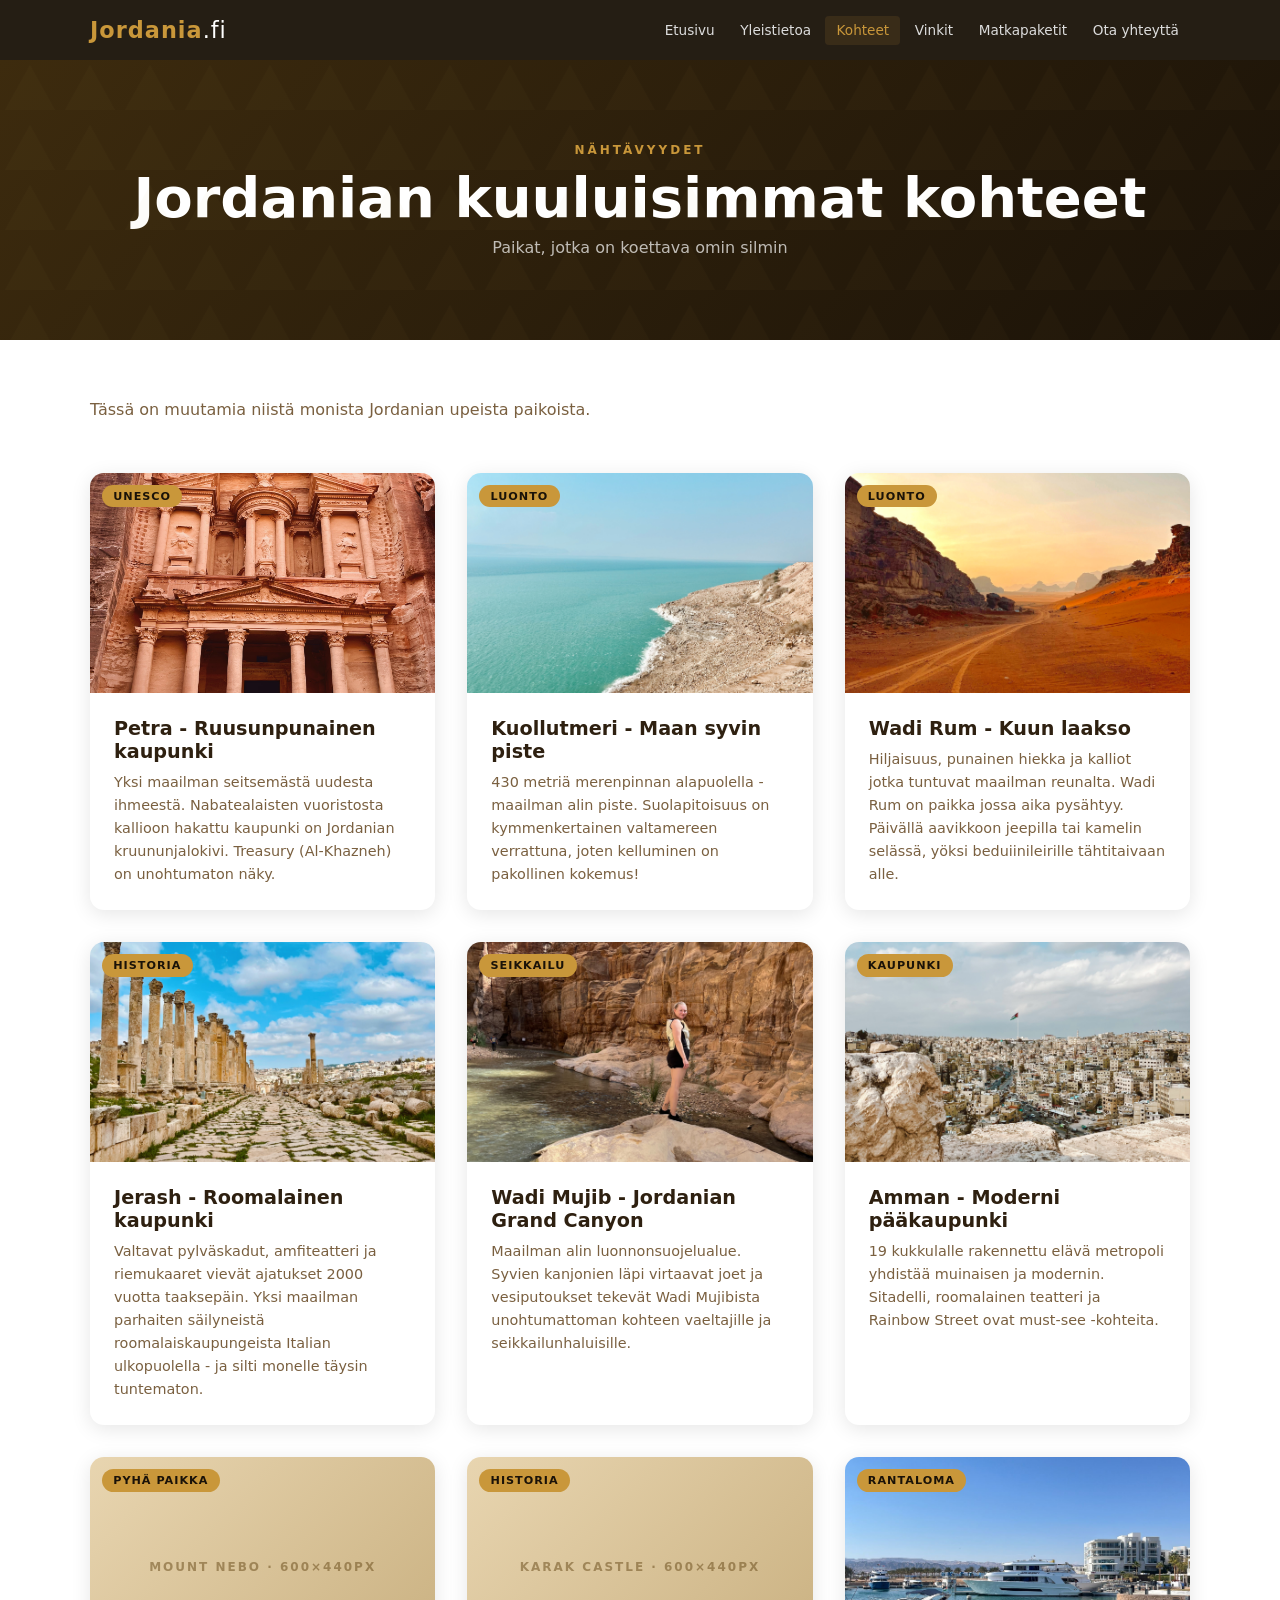
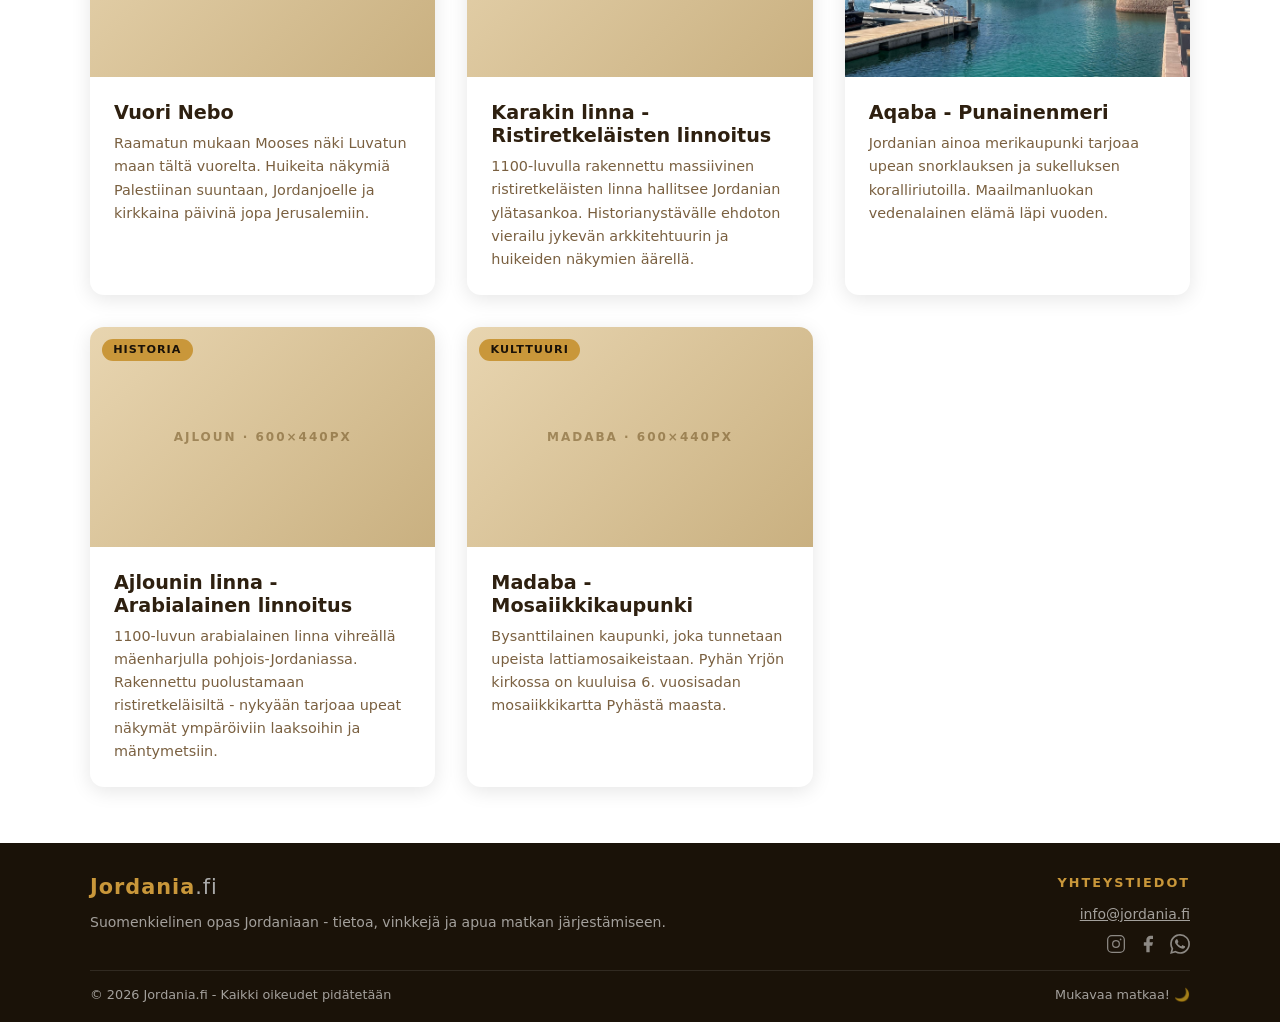
==== kohteet.html @ e3685198 "Update site: add Signature package, adjust styles" ====
<!DOCTYPE html>
<html lang="fi">
<head>
<meta charset="UTF-8"/>
<meta name="viewport" content="width=device-width,initial-scale=1.0"/>
<title>Kohteet - Jordania.fi</title>
<link rel="stylesheet" href="styles.css"/>
</head>
<body>

<nav>
  <div class="nav-inner">
    <a href="index.html" class="logo">Jordania<span>.fi</span></a>
    <ul class="nav-links">
      <li><a href="index.html" id="nav-home">Etusivu</a></li>
      <li><a href="yleistietoa.html" id="nav-info">Yleistietoa</a></li>
      <li><a href="kohteet.html" id="nav-places" class="active">Kohteet</a></li>
      <li><a href="vinkit.html" id="nav-tips">Vinkit</a></li>
      <li><a href="paketit.html" id="nav-packages">Matkapaketit</a></li>
      <li><a href="yhteystiedot.html" id="nav-contact">Ota yhteyttä</a></li>
    </ul>
    <div class="hamburger" onclick="toggleMenu()" id="hamburger">
      <span></span><span></span><span></span>
    </div>
  </div>
</nav>
<div class="mobile-menu" id="mobileMenu">
  <a href="index.html">🏠 Etusivu</a>
  <a href="yleistietoa.html">🌍 Yleistietoa</a>
  <a href="kohteet.html">📍 Kohteet</a>
  <a href="vinkit.html">💡 Vinkit</a>
  <a href="paketit.html">🧳 Matkapaketit</a>
  <a href="yhteystiedot.html">✉️ Ota yhteyttä</a>
</div>

<div class="page active">
  <div class="page-banner">
    <div>
      <div class="section-label" style="text-align:center;margin-bottom:0.5rem">Nähtävyydet</div>
      <h1>Jordanian kuuluisimmat kohteet</h1>
      <p>Paikat, jotka on koettava omin silmin</p>
    </div>
  </div>
  <section>
    <div class="container">
      <p style="color:var(--muted);line-height:1.8;margin-bottom:2.5rem;max-width:720px">Tässä on muutamia niistä monista Jordanian upeista paikoista.</p>
      <div class="places-grid">

        <div class="place-card">
          <div class="place-img">
            <img src="images/kohteet/treasury.jpg" alt="Petra Treasury" style="width:100%;height:100%;object-fit:cover">
            <span class="place-tag">UNESCO</span>
          </div>
          <div class="place-body">
            <h3>Petra - Ruusunpunainen kaupunki</h3>
            <p>Yksi maailman seitsemästä uudesta ihmeestä. Nabatealaisten vuoristosta kallioon hakattu kaupunki on Jordanian kruununjalokivi. Treasury (Al-Khazneh) on unohtumaton näky.</p>
          </div>
        </div>

        <div class="place-card">
          <div class="place-img">
            <img src="images/kohteet/dead-sea.jpg" alt="Kuollutmeri" style="width:100%;height:100%;object-fit:cover">
            <span class="place-tag">Luonto</span>
          </div>
          <div class="place-body">
            <h3>Kuollutmeri - Maan syvin piste</h3>
            <p>430 metriä merenpinnan alapuolella - maailman alin piste. Suolapitoisuus on kymmenkertainen valtamereen verrattuna, joten kelluminen on pakollinen kokemus!</p>
          </div>
        </div>

        <div class="place-card">
          <div class="place-img">
            <img src="images/kohteet/wadi-rum.jpg" alt="Wadi Rum" style="width:100%;height:100%;object-fit:cover">
            <span class="place-tag">Luonto</span>
          </div>
          <div class="place-body">
            <h3>Wadi Rum - Kuun laakso</h3>
            <p>Hiljaisuus, punainen hiekka ja kalliot jotka tuntuvat maailman reunalta. Wadi Rum on paikka jossa aika pysähtyy. Päivällä aavik­koon jeepilla tai kamelin selässä, yöksi beduiinileirille tähtitaivaan alle.</p>
          </div>
        </div>

        <div class="place-card">
          <div class="place-img">
            <img src="images/kohteet/jerash.jpg" alt="Jerash" style="width:100%;height:100%;object-fit:cover">
            <span class="place-tag">Historia</span>
          </div>
          <div class="place-body">
            <h3>Jerash - Roomalainen kaupunki</h3>
            <p>Valtavat pylväskadut, amfiteatteri ja riemukaaret vievät ajatukset 2000 vuotta taaksepäin. Yksi maailman parhaiten säilyneistä roomalaiskaupungeista Italian ulkopuolella - ja silti monelle täysin tuntematon.</p>
          </div>
        </div>

        <div class="place-card">
          <div class="place-img">
            <img src="images/kohteet/wadi-mujib2.jpg" alt="Wadi Mujib" style="width:100%;height:100%;object-fit:cover">
            <span class="place-tag">Seikkailu</span>
          </div>
          <div class="place-body">
            <h3>Wadi Mujib - Jordanian Grand Canyon</h3>
            <p>Maailman alin luonnonsuojelualue. Syvien kanjonien läpi virtaavat joet ja vesiputoukset tekevät Wadi Mujibista unohtumattoman kohteen vaeltajille ja seikkailunhaluisille.</p>
          </div>
        </div>

        <div class="place-card">
          <div class="place-img">
            <img src="images/kohteet/amman.jpg" alt="Amman" style="width:100%;height:100%;object-fit:cover">
            <span class="place-tag">Kaupunki</span>
          </div>
          <div class="place-body">
            <h3>Amman - Moderni pääkaupunki</h3>
            <p>19 kukkulalle rakennettu elävä metropoli yhdistää muinaisen ja modernin. Sitadelli, roomalainen teatteri ja Rainbow Street ovat must-see -kohteita.</p>
          </div>
        </div>

        <div class="place-card">
          <div class="place-img">
            <div class="photo-ph" data-label="Mount Nebo · 600×440px" style="height:100%;border-radius:0"></div>
            <span class="place-tag">Pyhä paikka</span>
          </div>
          <div class="place-body">
            <h3>Vuori Nebo</h3>
            <p>Raamatun mukaan Mooses näki Luvatun maan tältä vuorelta. Huikeita näkymiä Palestiinan suuntaan, Jordanjoelle ja kirkkaina päivinä jopa Jerusalemiin.</p>
          </div>
        </div>

        <div class="place-card">
          <div class="place-img">
            <div class="photo-ph" data-label="Karak Castle · 600×440px" style="height:100%;border-radius:0"></div>
            <span class="place-tag">Historia</span>
          </div>
          <div class="place-body">
            <h3>Karakin linna - Ristiretkeläisten linnoitus</h3>
            <p>1100-luvulla rakennettu massiivinen ristiretkeläisten linna hallitsee Jordanian ylätasankoa. Historianystävälle ehdoton vierailu jykevän arkkitehtuurin ja huikeiden näkymien äärellä.</p>
          </div>
        </div>

        <div class="place-card">
          <div class="place-img">
            <img src="images/kohteet/aqaba.JPG" alt="Aqaba" style="width:100%;height:100%;object-fit:cover">
            <span class="place-tag">Rantaloma</span>
          </div>
          <div class="place-body">
            <h3>Aqaba - Punainenmeri</h3>
            <p>Jordanian ainoa merikaupunki tarjoaa upean snorklauksen ja sukelluksen koralliriutoilla. Maailmanluokan vedenalainen elämä läpi vuoden.</p>
          </div>
        </div>

        <div class="place-card">
          <div class="place-img">
            <div class="photo-ph" data-label="Ajloun · 600×440px" style="height:100%;border-radius:0"></div>
            <span class="place-tag">Historia</span>
          </div>
          <div class="place-body">
            <h3>Ajlounin linna - Arabialainen linnoitus</h3>
            <p>1100-luvun arabialainen linna vihreällä mäenharjulla pohjois-Jordaniassa. Rakennettu puolustamaan ristiretkeläisiltä - nykyään tarjoaa upeat näkymät ympäröiviin laaksoihin ja mäntymetsiin.</p>
          </div>
        </div>

        <div class="place-card">
          <div class="place-img">
            <div class="photo-ph" data-label="Madaba · 600×440px" style="height:100%;border-radius:0"></div>
            <span class="place-tag">Kulttuuri</span>
          </div>
          <div class="place-body">
            <h3>Madaba - Mosaiikkikaupunki</h3>
            <p>Bysanttilainen kaupunki, joka tunnetaan upeista lattiamosaikeistaan. Pyhän Yrjön kirkossa on kuuluisa 6. vuosisadan mosaiikkikartta Pyhästä maasta.</p>
          </div>
        </div>

      </div>
    </div>
  </section>

  <footer>
    <div class="footer-inner">
      <div class="footer-brand">
        <a href="index.html" class="logo">Jordania<span style="color:#aaa;font-weight:300">.fi</span></a>
        <p>Suomenkielinen opas Jordaniaan - tietoa, vinkkejä ja apua matkan järjestämiseen.</p>
      </div>
      <div class="footer-col footer-col--right">
        <h4>Yhteystiedot</h4>
        <a href="mailto:info@jordania.fi" class="footer-email">info@jordania.fi</a>
        <div class="footer-social">
          <a href="#" aria-label="Instagram" class="social-icon"><svg xmlns="http://www.w3.org/2000/svg" viewBox="0 0 24 24" fill="none" stroke="currentColor" stroke-width="1.5" stroke-linecap="round" stroke-linejoin="round" width="20" height="20"><rect x="2" y="2" width="20" height="20" rx="5"/><circle cx="12" cy="12" r="4"/><circle cx="17.5" cy="6.5" r="1" fill="currentColor" stroke="none"/></svg></a>
          <a href="#" aria-label="Facebook" class="social-icon"><svg xmlns="http://www.w3.org/2000/svg" viewBox="0 0 24 24" fill="currentColor" width="20" height="20"><path d="M18 2h-3a5 5 0 0 0-5 5v3H7v4h3v8h4v-8h3l1-4h-4V7a1 1 0 0 1 1-1h3z"/></svg></a>
          <a href="#" aria-label="WhatsApp" class="social-icon"><svg xmlns="http://www.w3.org/2000/svg" viewBox="0 0 24 24" fill="currentColor" width="20" height="20"><path d="M17.472 14.382c-.297-.149-1.758-.867-2.03-.967-.273-.099-.471-.148-.67.15-.197.297-.767.966-.94 1.164-.173.199-.347.223-.644.075-.297-.15-1.255-.463-2.39-1.475-.883-.788-1.48-1.761-1.653-2.059-.173-.297-.018-.458.13-.606.134-.133.298-.347.446-.52.149-.174.198-.298.298-.497.099-.198.05-.371-.025-.52-.075-.149-.669-1.612-.916-2.207-.242-.579-.487-.5-.669-.51-.173-.008-.371-.01-.57-.01-.198 0-.52.074-.792.372-.272.297-1.04 1.016-1.04 2.479 0 1.462 1.065 2.875 1.213 3.074.149.198 2.096 3.2 5.077 4.487.709.306 1.262.489 1.694.625.712.227 1.36.195 1.871.118.571-.085 1.758-.719 2.006-1.413.248-.694.248-1.289.173-1.413-.074-.124-.272-.198-.57-.347m-5.421 7.403h-.004a9.87 9.87 0 0 1-5.031-1.378l-.361-.214-3.741.982.998-3.648-.235-.374a9.86 9.86 0 0 1-1.51-5.26c.001-5.45 4.436-9.884 9.888-9.884 2.64 0 5.122 1.03 6.988 2.898a9.825 9.825 0 0 1 2.893 6.994c-.003 5.45-4.437 9.884-9.885 9.884m8.413-18.297A11.815 11.815 0 0 0 12.05 0C5.495 0 .16 5.335.157 11.892c0 2.096.547 4.142 1.588 5.945L.057 24l6.305-1.654a11.882 11.882 0 0 0 5.683 1.448h.005c6.554 0 11.89-5.335 11.893-11.893a11.821 11.821 0 0 0-3.48-8.413z"/></svg></a>
        </div>
      </div>
    </div>
    <div class="footer-bottom">
      <p>© 2026 Jordania.fi - Kaikki oikeudet pidätetään</p>
      <p>Mukavaa matkaa! 🌙</p>
    </div>
  </footer>
</div>

<script>
function toggleMenu() {
  document.getElementById('mobileMenu').classList.toggle('open');
}
function closeMenu() {
  document.getElementById('mobileMenu').classList.remove('open');
}
</script>
</body>
</html>
---- styles.css ----
:root{
    --gold:#C9973A;
    --sand:#F5ECD7;
    --dark:#1A1208;
    --text:#2E2010;
    --muted:#7A6040;
    --white:#FFFFFF;
    --red:#8B2F1A;
  }
  *{box-sizing:border-box;margin:0;padding:0}
  html{scroll-behavior:smooth}
  body{font-family:'Segoe UI',system-ui,sans-serif;color:var(--text);background:#fff;overflow-x:hidden}

  /* NAV */
  nav{position:fixed;top:0;left:0;right:0;z-index:1000;background:rgba(26,18,8,0.95);backdrop-filter:blur(8px);padding:0 1.5rem}
  .nav-inner{max-width:1100px;margin:auto;display:flex;align-items:center;justify-content:space-between;height:60px}
  .logo{color:var(--gold);font-size:1.4rem;font-weight:700;letter-spacing:1px;cursor:pointer;text-decoration:none}
  .logo span{color:#fff;font-weight:300}
  .nav-links{display:flex;gap:0.2rem;list-style:none}
  .nav-links a{color:#ddd;text-decoration:none;font-size:0.85rem;padding:0.4rem 0.7rem;border-radius:4px;transition:all .2s;white-space:nowrap}
  .nav-links a:hover,.nav-links a.active{color:var(--gold);background:rgba(201,151,58,0.12)}
  .hamburger{display:none;flex-direction:column;gap:5px;cursor:pointer;padding:4px}
  .hamburger span{width:24px;height:2px;background:#ddd;border-radius:2px;transition:.3s}
  .mobile-menu{display:none;position:fixed;top:60px;left:0;right:0;background:rgba(26,18,8,0.97);padding:1rem;z-index:999;flex-direction:column;gap:0.3rem}
  .mobile-menu a{color:#ddd;text-decoration:none;padding:0.75rem 1rem;border-radius:6px;font-size:1rem;display:block}
  .mobile-menu a:hover{background:rgba(201,151,58,0.15);color:var(--gold)}
  .mobile-menu.open{display:flex}

  /* PAGES */
  .page{display:none;min-height:100vh;padding-top:60px}
  .page.active{display:block}

  /* HERO */
  .hero{position:relative;height:calc(100vh - 60px);min-height:500px;display:flex;align-items:center;justify-content:center;overflow:hidden;background:linear-gradient(135deg,#1A1208 0%,#3D2B0E 50%,#1A1208 100%)}
  .hero-media{position:absolute;inset:0;object-fit:cover;width:100%;height:100%;opacity:0.45}
  .hero-placeholder{position:absolute;inset:0;background:linear-gradient(135deg,#2a1a06,#5C3D0E,#2a1a06);display:flex;align-items:center;justify-content:center;flex-direction:column;gap:0.5rem}
  .hero-placeholder .ph-icon{font-size:4rem;opacity:0.3}
  .hero-placeholder .ph-text{color:rgba(255,255,255,0.2);font-size:0.8rem;letter-spacing:2px;text-transform:uppercase}
  .hero-overlay{position:absolute;inset:0;background:linear-gradient(to bottom,rgba(0,0,0,0.2),rgba(0,0,0,0.6))}
  .hero-content{position:relative;text-align:center;color:#fff;padding:2rem;max-width:800px}
  .hero-badge{display:inline-block;background:var(--gold);color:#1A1208;font-size:0.7rem;font-weight:700;letter-spacing:3px;text-transform:uppercase;padding:0.35rem 1rem;border-radius:20px;margin-bottom:1.5rem}
  .hero-content h1{font-size:clamp(2.2rem,6vw,4.5rem);font-weight:700;line-height:1.1;margin-bottom:1rem;text-shadow:0 2px 20px rgba(0,0,0,0.5)}
  .hero-content h1 em{color:var(--gold);font-style:normal}
  .hero-content p{font-size:1.1rem;opacity:0.9;margin-bottom:2rem;line-height:1.6;max-width:560px;margin-left:auto;margin-right:auto}
  .btn{display:inline-block;padding:0.85rem 2rem;border-radius:6px;font-size:0.95rem;font-weight:600;cursor:pointer;text-decoration:none;transition:all .2s;border:none}
  .btn-gold{background:var(--gold);color:#1A1208}
  .btn-gold:hover{background:#e0ac44;transform:translateY(-2px);box-shadow:0 8px 25px rgba(201,151,58,0.4)}
  .btn-outline{background:transparent;color:#fff;border:2px solid rgba(255,255,255,0.6)}
  .btn-outline:hover{border-color:#fff;background:rgba(255,255,255,0.1)}
  .hero-btns{display:flex;gap:1rem;justify-content:center;flex-wrap:wrap}

  /* SECTIONS */
  section{padding:3.5rem 1.5rem}
  .container{max-width:1100px;margin:auto}
  .section-label{font-size:0.75rem;font-weight:700;letter-spacing:3px;text-transform:uppercase;color:var(--gold);margin-bottom:0.75rem}
  .section-title{font-size:clamp(1.8rem,4vw,2.8rem);font-weight:700;line-height:1.2;margin-bottom:1rem}
  .section-sub{color:var(--muted);font-size:1.05rem;line-height:1.7;max-width:680px}
  .text-center{text-align:center}
  .text-center .section-sub{margin:0 auto}

  /* HIGHLIGHTS */
  .highlights{background:var(--sand)}
  .hl-grid{display:grid;grid-template-columns:repeat(auto-fit,minmax(240px,1fr));gap:1.5rem;margin-top:3rem}
  .hl-card{background:#fff;border-radius:12px;padding:2rem;text-align:center;box-shadow:0 2px 15px rgba(0,0,0,0.06);transition:transform .2s}
  .hl-card:hover{transform:translateY(-4px)}
  .hl-icon{font-size:2.5rem;margin-bottom:1rem}
  .hl-card h3{font-size:1.1rem;margin-bottom:0.5rem;color:var(--dark)}
  .hl-card p{font-size:0.9rem;color:var(--muted);line-height:1.6}

  /* PHOTO PLACEHOLDER */
  .photo-ph{border-radius:12px;overflow:hidden;position:relative;background:linear-gradient(135deg,#e8d5b0,#c9b080)}
  .photo-ph::before{content:attr(data-label);position:absolute;inset:0;display:flex;align-items:center;justify-content:center;color:rgba(100,70,20,0.5);font-size:0.75rem;letter-spacing:2px;text-transform:uppercase;font-weight:600}
  .photo-ph img{width:100%;height:100%;object-fit:cover;display:block}

  /* INFO PAGE */
  .info-hero{height:300px;background:linear-gradient(135deg,#3D2B0E,#1A1208)}
  .info-grid{display:grid;grid-template-columns:1fr 1fr;gap:1.5rem;align-items:center;margin-bottom:3.5rem}
  .info-grid--img-first>img{order:-1}
  .info-grid.reverse{direction:rtl}
  .info-grid.reverse>*{direction:ltr}
  .info-img{height:340px}
  .info-text h2{font-size:1.8rem;margin-bottom:1rem;color:var(--dark)}
  .info-heading{font-size:1.8rem;margin-bottom:1rem;color:var(--dark);font-weight:700}
  .info-text p{color:var(--muted);line-height:1.8;margin-bottom:0}
  .fact-grid{display:grid;grid-template-columns:repeat(auto-fit,minmax(200px,1fr));gap:1.5rem;margin-top:1rem}
  .fact-card{background:var(--sand);border-radius:10px;padding:1.5rem;border-left:4px solid var(--gold)}
  .fact-card .label{font-size:0.75rem;text-transform:uppercase;letter-spacing:2px;color:var(--gold);font-weight:700;margin-bottom:0.4rem}
  .fact-card .value{font-size:1.05rem;font-weight:600;color:var(--dark)}

  /* PLACES */
  .places-grid{display:grid;grid-template-columns:repeat(auto-fill,minmax(300px,1fr));gap:2rem;margin-top:3rem}
  .place-card{border-radius:14px;overflow:hidden;box-shadow:0 4px 20px rgba(0,0,0,0.1);transition:transform .2s,box-shadow .2s;background:#fff}
  .place-card:hover{transform:translateY(-6px);box-shadow:0 12px 35px rgba(0,0,0,0.15)}
  .place-img{height:220px;position:relative}
  .place-img .photo-ph{height:100%;border-radius:0}
  .place-tag{position:absolute;top:12px;left:12px;background:var(--gold);color:#1A1208;font-size:0.7rem;font-weight:700;letter-spacing:1px;padding:0.3rem 0.7rem;border-radius:20px;text-transform:uppercase}
  .place-body{padding:1.5rem}
  .place-body h3{font-size:1.2rem;margin-bottom:0.5rem}
  .place-body p{font-size:0.9rem;color:var(--muted);line-height:1.6}

  /* TIPS */
  .tips-bg{background:var(--sand)}
  .tips-grid{display:grid;grid-template-columns:repeat(auto-fit,minmax(260px,1fr));gap:1.5rem;margin-top:3rem}
  .tip-card{background:#fff;border-radius:12px;padding:1.5rem;border-top:3px solid var(--gold)}
  .tip-card .tip-icon{font-size:1.8rem;margin-bottom:0.75rem;line-height:1}
  .tip-card h3{font-size:1rem;margin-bottom:0.5rem;font-weight:700}
  .tip-card p{font-size:0.875rem;color:var(--muted);line-height:1.6}

  /* PACKAGES */
  .pkg-grid{display:grid;grid-template-columns:repeat(auto-fill,minmax(320px,1fr));gap:2rem;margin-top:3rem}
  .pkg-card{border-radius:14px;overflow:hidden;box-shadow:0 4px 20px rgba(0,0,0,0.1);background:#fff;display:flex;flex-direction:column;transition:transform .2s}
  .pkg-card:hover{transform:translateY(-5px)}
  .pkg-card.featured{border:2px solid var(--gold)}
  .pkg-img{height:200px;position:relative}
  .pkg-img .photo-ph{height:100%;border-radius:0}
  .pkg-badge{position:absolute;top:12px;right:12px;background:var(--red);color:#fff;font-size:0.7rem;font-weight:700;padding:0.3rem 0.7rem;border-radius:20px}
  .pkg-badge.popular{background:var(--gold);color:#1A1208}
  .pkg-body{padding:1.75rem;flex:1;display:flex;flex-direction:column}
  .pkg-body h3{font-size:1.25rem;margin-bottom:0.5rem}
  .pkg-duration{font-size:0.8rem;color:var(--gold);font-weight:700;text-transform:uppercase;letter-spacing:1px;margin-bottom:0.75rem}
  .pkg-body p{font-size:0.9rem;color:var(--muted);line-height:1.6;margin-bottom:1rem;flex:1}
  .pkg-includes{list-style:none;margin-bottom:0}
  .pkg-includes li{font-size:0.85rem;color:var(--muted);padding:0.25rem 0;display:flex;gap:0.5rem;align-items:flex-start}
  .pkg-excludes{list-style:none;margin-top:0;padding-left:0}
  .pkg-excludes li{font-size:0.85rem;color:var(--muted);padding:0.25rem 0;display:flex;gap:0.5rem;align-items:flex-start;justify-content:flex-start}

  /* fixed-size marker badges so check and cross take identical space */
  .pkg-includes li::before,
  .pkg-excludes li::before{
    display:inline-flex;
    width:1.1rem;
    height:1.1rem;
    align-items:center;
    justify-content:center;
    font-size:1rem;
    line-height:1;
    margin-right:0.5rem;
    color:var(--gold);
    font-weight:700;
    flex-shrink:0;
    font-family: 'Segoe UI Symbol','Segoe UI','Noto Color Emoji',system-ui,-apple-system,Arial,sans-serif;
    vertical-align:middle;
  }
  .pkg-includes li::before{content:'✓';transform:translateY(0px)}
  .pkg-excludes li::before{content:'✕';transform:translateY(2px)}

  /* increase bottom padding in package body so border has space */
  .pkg-body{padding:1.75rem;flex:1;display:flex;flex-direction:column;padding-bottom:1rem}
  .pkg-footer{display:flex;align-items:center;justify-content:space-between;padding-top:1rem; border-top:1px solid #f0e8d8;margin-top:auto}
  .pkg-price{font-size:1.4rem;font-weight:700;color:var(--dark)}
  .pkg-price .pkg-from{font-size:0.75rem;color:var(--muted);display:block;font-weight:600}
  .pkg-price span{font-size:0.8rem;font-weight:400;color:var(--muted)}
  .pkg-min{font-size:0.75rem;color:var(--muted)}

  /* CONTACT */
  .contact-wrapper{display:grid;grid-template-columns:1fr 1fr;gap:4rem;align-items:start}
  .contact-info h2{font-size:2rem;margin-bottom:1rem}
  .contact-info p{color:var(--muted);line-height:1.8;margin-bottom:1.5rem}
  .contact-detail{display:flex;gap:1rem;align-items:flex-start;margin-bottom:1rem}
  .contact-detail .icon{font-size:1.3rem;margin-top:2px}
  .contact-detail div strong{display:block;font-size:0.9rem;margin-bottom:0.2rem}
  .contact-detail div span{color:var(--muted);font-size:0.9rem}
  .contact-form{background:var(--sand);border-radius:16px;padding:2.5rem}
  .form-group{margin-bottom:1.25rem}
  .form-row{display:grid;grid-template-columns:1fr 1fr;gap:1rem}
  label{display:block;font-size:0.85rem;font-weight:600;margin-bottom:0.4rem;color:var(--dark)}
  input,select,textarea{width:100%;padding:0.75rem 1rem;border:1.5px solid #e0d0b0;border-radius:8px;font-size:0.95rem;background:#fff;font-family:inherit;color:var(--dark);transition:border .2s;outline:none}
  input:focus,select:focus,textarea:focus{border-color:var(--gold)}
  textarea{resize:vertical;min-height:110px}
  .form-submit{width:100%;padding:1rem;background:var(--gold);color:#1A1208;border:none;border-radius:8px;font-size:1rem;font-weight:700;cursor:pointer;transition:all .2s;margin-top:0.5rem}
  .form-submit:hover{background:#e0ac44;transform:translateY(-2px)}
  .success-msg{display:none;background:#d4edda;border:1px solid #c3e6cb;border-radius:8px;padding:1rem;text-align:center;color:#155724;margin-top:1rem;font-weight:600}

  /* FOOTER */
  footer{background:var(--dark);color:rgba(255,255,255,0.6);padding:2rem 1rem 1.25rem}
  .footer-inner{max-width:1100px;margin:auto;display:grid;grid-template-columns:2fr 1fr;gap:2rem}
  .footer-brand .logo{font-size:1.3rem;margin-bottom:0.75rem;display:block}
  .footer-brand p{font-size:0.875rem;line-height:1.7}
  .footer-col h4{color:var(--gold);font-size:0.8rem;letter-spacing:2px;text-transform:uppercase;margin-bottom:1rem}
  .footer-col ul{list-style:none}
  .footer-col ul li{margin-bottom:0.5rem}
  .footer-col ul li a{color:rgba(255,255,255,0.6);text-decoration:none;font-size:0.875rem;transition:color .2s}
  .footer-col ul li a:hover{color:var(--gold)}
  .footer-bottom{max-width:1100px;margin:1rem auto 0;padding-top:1rem;border-top:1px solid rgba(255,255,255,0.1);display:flex;justify-content:space-between;align-items:center;flex-wrap:gap;gap:0.75rem}
  .footer-bottom p{font-size:0.8rem}
  .footer-col--right{text-align:right;display:flex;flex-direction:column;align-items:flex-end}
  .footer-email{color:rgba(255,255,255,0.6);text-decoration:underline;font-size:0.875rem;transition:color .2s;margin-bottom:0.75rem}
  .footer-email:hover{color:var(--gold)}
  .footer-social{display:flex;gap:0.75rem}
  .social-icon{color:rgba(255,255,255,0.5);transition:color .2s;display:flex;align-items:center}
  .social-icon:hover{color:var(--gold)}

  /* HISTORY ROWS */
  .history-row{display:grid;grid-template-columns:1fr 1fr;gap:2.5rem;align-items:center;margin-bottom:3.5rem}
  .history-p{color:var(--muted);line-height:1.8;font-size:1.05rem}
  .history-img{width:100%;height:280px;object-fit:cover;border-radius:12px;display:block}

  /* PAGE HERO BANNER */
  .page-banner{height:280px;background:linear-gradient(135deg,#3D2B0E,#1A1208);display:flex;align-items:center;justify-content:center;text-align:center;color:#fff;position:relative;overflow:hidden}
  .page-banner::after{content:'';position:absolute;inset:0;background:url("data:image/svg+xml,%3Csvg width='60' height='60' xmlns='http://www.w3.org/2000/svg'%3E%3Cpath d='M30 5L55 50H5z' fill='rgba(201,151,58,0.03)'/%3E%3C/svg%3E") repeat;pointer-events:none}
  .page-banner h1{font-size:clamp(2rem,5vw,3.5rem);font-weight:700;position:relative}
  .page-banner p{color:rgba(255,255,255,0.7);font-size:1rem;margin-top:0.5rem;position:relative}

  /* RESPONSIVE */
  @media(max-width:768px){
    .nav-links{display:none}
    .hamburger{display:flex}
    .info-grid{grid-template-columns:1fr}
    .info-grid.reverse{direction:ltr}
    .contact-wrapper{grid-template-columns:1fr}
    .footer-inner{grid-template-columns:1fr}
    .form-row{grid-template-columns:1fr}
    .footer-bottom{flex-direction:column;text-align:center}
    .footer-col--right{align-items:flex-start}
    .history-row{grid-template-columns:1fr}
    .info-grid--img-first>img{order:0}
  }
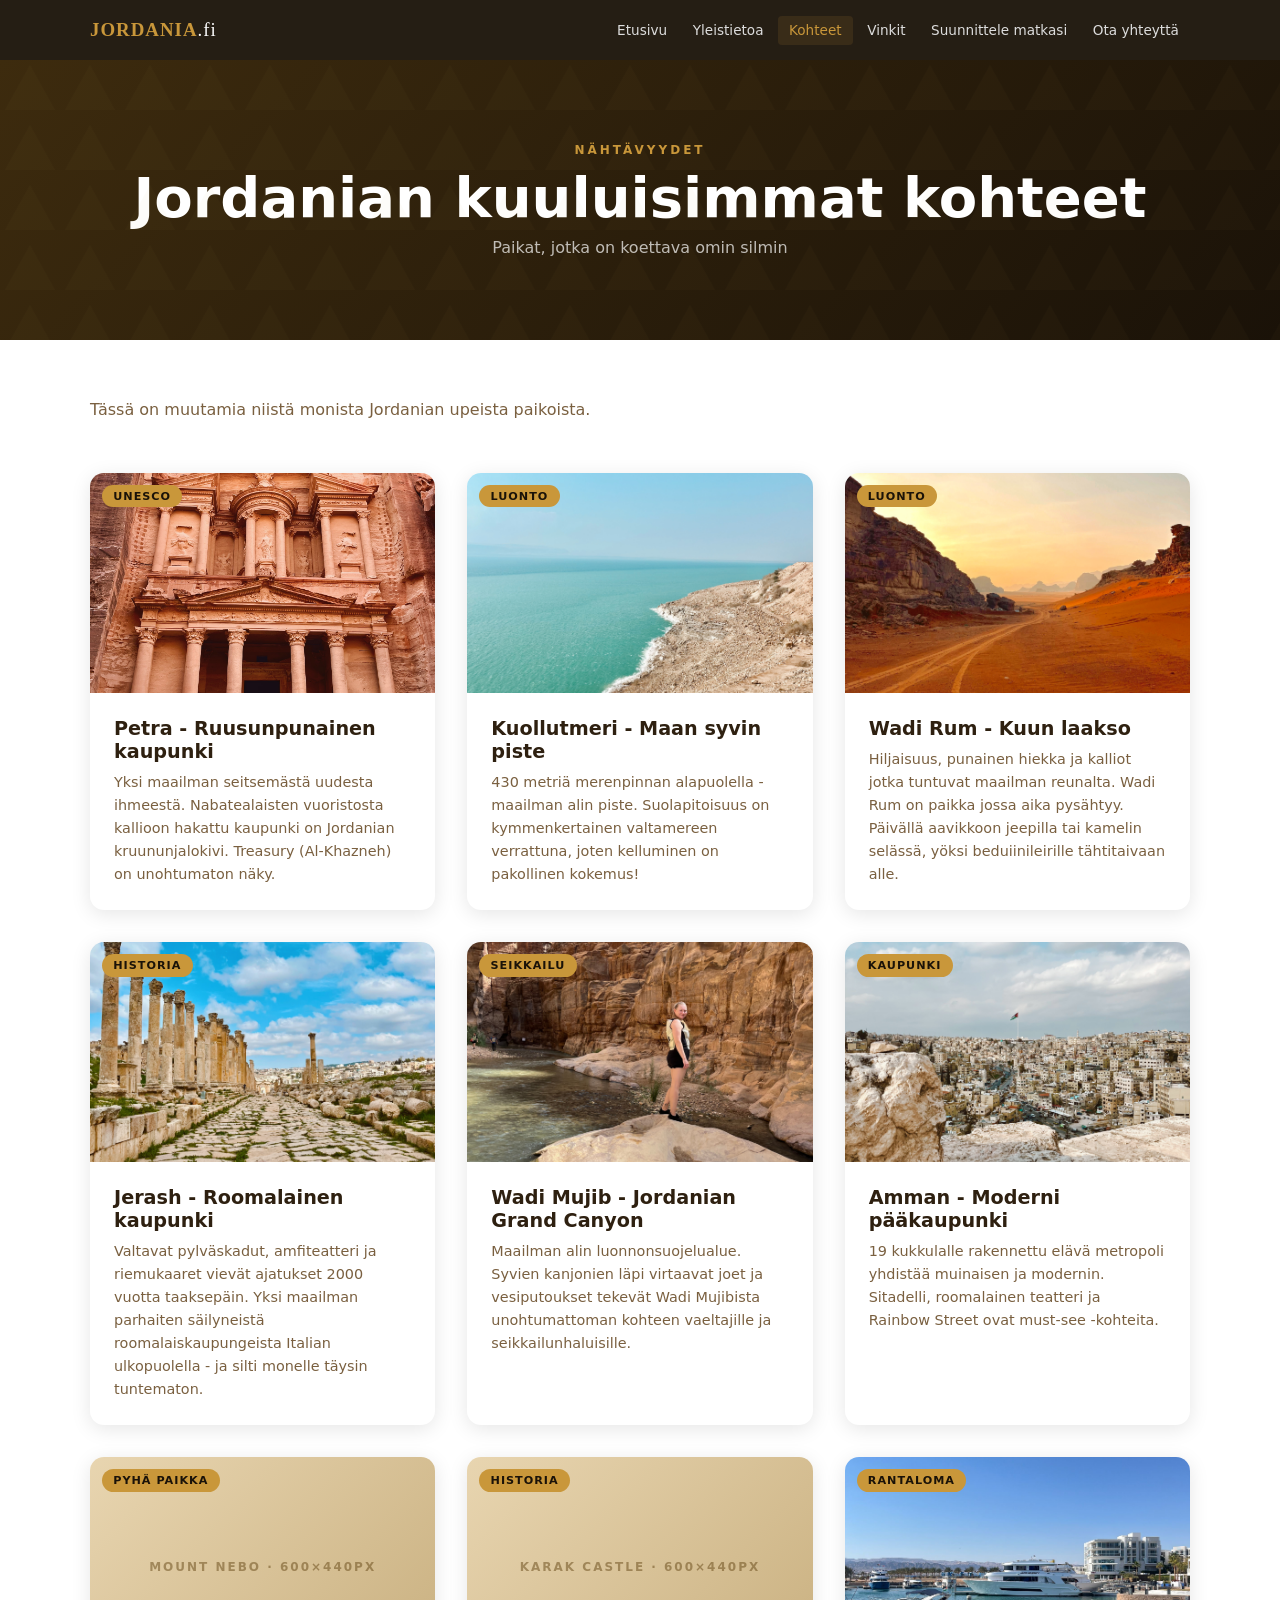
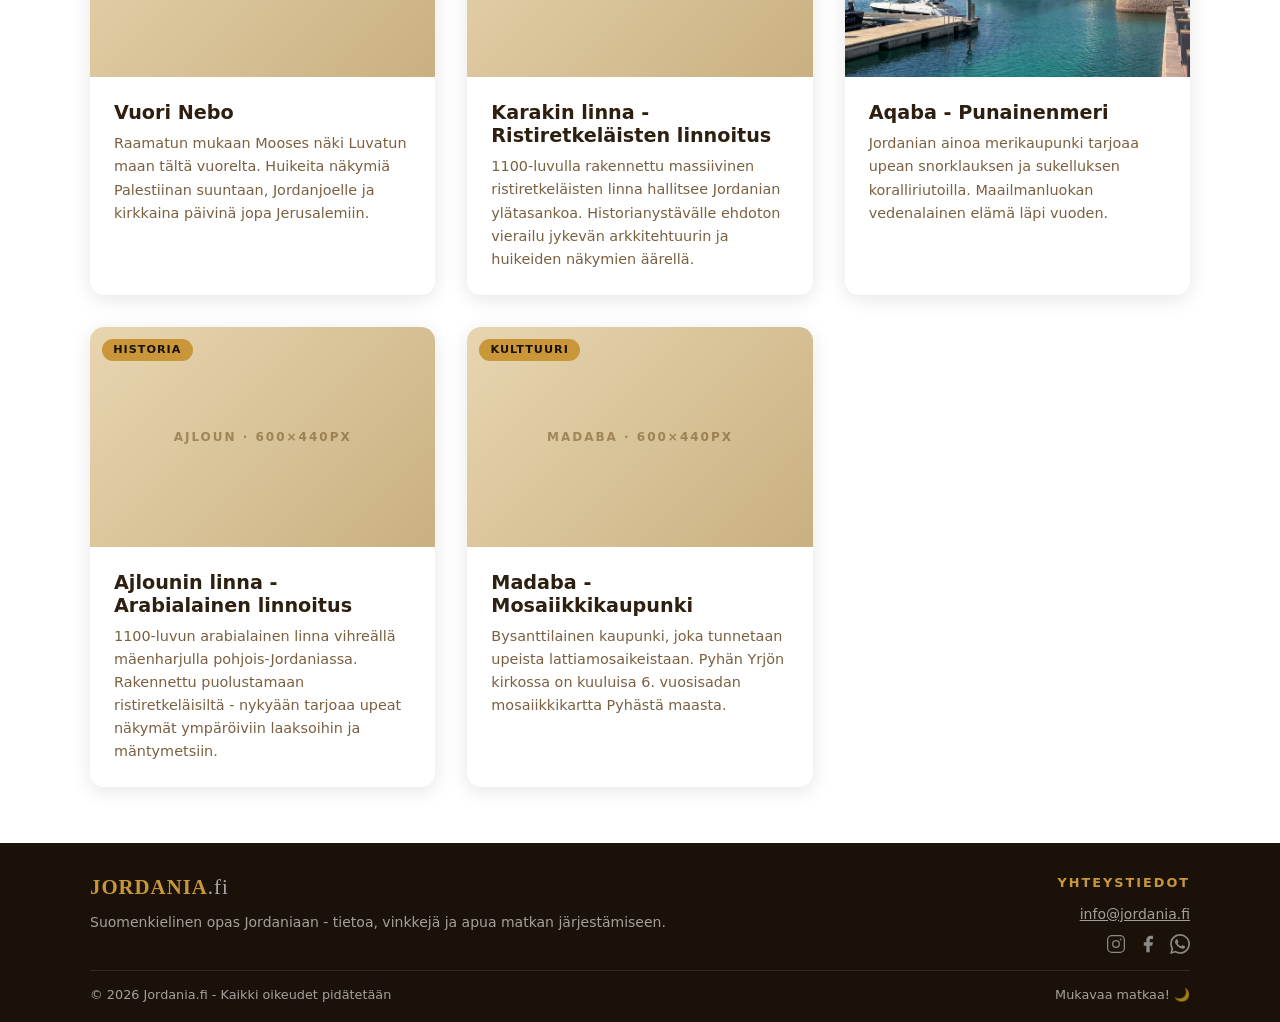
==== commit 1619b48a: "finishing touches to the contact page and mobile menu. also added favicon." ====
--- a/kohteet.html
+++ b/kohteet.html
@@ -4,6 +4,7 @@
 <meta charset="UTF-8"/>
 <meta name="viewport" content="width=device-width,initial-scale=1.0"/>
 <title>Kohteet - Jordania.fi</title>
+<link rel="icon" type="image/svg+xml" href="favicon.svg"/>
 <link rel="stylesheet" href="styles.css"/>
 </head>
 <body>
@@ -16,7 +17,7 @@
       <li><a href="yleistietoa.html" id="nav-info">Yleistietoa</a></li>
       <li><a href="kohteet.html" id="nav-places" class="active">Kohteet</a></li>
       <li><a href="vinkit.html" id="nav-tips">Vinkit</a></li>
-      <li><a href="paketit.html" id="nav-packages">Matkapaketit</a></li>
+      <li><a href="suunnittele.html" id="nav-packages">Suunnittele matkasi</a></li>
       <li><a href="yhteystiedot.html" id="nav-contact">Ota yhteyttä</a></li>
     </ul>
     <div class="hamburger" onclick="toggleMenu()" id="hamburger">
@@ -25,12 +26,12 @@
   </div>
 </nav>
 <div class="mobile-menu" id="mobileMenu">
-  <a href="index.html">🏠 Etusivu</a>
-  <a href="yleistietoa.html">🌍 Yleistietoa</a>
-  <a href="kohteet.html">📍 Kohteet</a>
-  <a href="vinkit.html">💡 Vinkit</a>
-  <a href="paketit.html">🧳 Matkapaketit</a>
-  <a href="yhteystiedot.html">✉️ Ota yhteyttä</a>
+  <a href="index.html">Etusivu</a>
+  <a href="yleistietoa.html">Yleistietoa</a>
+  <a href="kohteet.html">Kohteet</a>
+  <a href="vinkit.html">Vinkit</a>
+  <a href="suunnittele.html">Suunnittele matkasi</a>
+  <a href="yhteystiedot.html">Ota yhteyttä</a>
 </div>
 
 <div class="page active">
--- a/styles.css
+++ b/styles.css
@@ -14,8 +14,8 @@
   /* NAV */
   nav{position:fixed;top:0;left:0;right:0;z-index:1000;background:rgba(26,18,8,0.95);backdrop-filter:blur(8px);padding:0 1.5rem}
   .nav-inner{max-width:1100px;margin:auto;display:flex;align-items:center;justify-content:space-between;height:60px}
-  .logo{color:var(--gold);font-size:1.4rem;font-weight:700;letter-spacing:1px;cursor:pointer;text-decoration:none}
-  .logo span{color:#fff;font-weight:300}
+  .logo{color:var(--gold);font-family:Georgia,'Times New Roman',serif;font-size:1.18rem;font-weight:700;letter-spacing:1px;text-transform:uppercase;cursor:pointer;text-decoration:none}
+  .logo span{color:#fff;font-weight:400;text-transform:none}
   .nav-links{display:flex;gap:0.2rem;list-style:none}
   .nav-links a{color:#ddd;text-decoration:none;font-size:0.85rem;padding:0.4rem 0.7rem;border-radius:4px;transition:all .2s;white-space:nowrap}
   .nav-links a:hover,.nav-links a.active{color:var(--gold);background:rgba(201,151,58,0.12)}
@@ -118,13 +118,11 @@
   .pkg-body{padding:1.75rem;flex:1;display:flex;flex-direction:column}
   .pkg-body h3{font-size:1.25rem;margin-bottom:0.5rem}
   .pkg-duration{font-size:0.8rem;color:var(--gold);font-weight:700;text-transform:uppercase;letter-spacing:1px;margin-bottom:0.75rem}
-  .pkg-body p{font-size:0.9rem;color:var(--muted);line-height:1.6;margin-bottom:1rem;flex:1}
-  .pkg-includes{list-style:none;margin-bottom:0}
-  .pkg-includes li{font-size:0.85rem;color:var(--muted);padding:0.25rem 0;display:flex;gap:0.5rem;align-items:flex-start}
-  .pkg-excludes{list-style:none;margin-top:0;padding-left:0}
-  .pkg-excludes li{font-size:0.85rem;color:var(--muted);padding:0.25rem 0;display:flex;gap:0.5rem;align-items:flex-start;justify-content:flex-start}
-
-  /* fixed-size marker badges so check and cross take identical space */
+  .pkg-body>p{font-size:0.9rem;color:var(--muted);line-height:1.6;margin-bottom:1rem}
+  .pkg-includes{list-style:none;margin-bottom:1rem}
+  .pkg-includes li{font-size:0.85rem;color:var(--muted);padding:0.25rem 0;display:flex;gap: 0.5rem;align-items:flex-start}
+  .pkg-excludes{list-style:none;margin-top:0.5rem}
+  .pkg-excludes li{font-size:0.85rem;color:var(--muted);padding:0.25rem 0;display:flex;gap:0.5rem;align-items:flex-start}
   .pkg-includes li::before,
   .pkg-excludes li::before{
     display:inline-flex;
@@ -134,19 +132,13 @@
     justify-content:center;
     font-size:1rem;
     line-height:1;
-    margin-right:0.5rem;
-    color:var(--gold);
     font-weight:700;
     flex-shrink:0;
-    font-family: 'Segoe UI Symbol','Segoe UI','Noto Color Emoji',system-ui,-apple-system,Arial,sans-serif;
-    vertical-align:middle;
-  }
-  .pkg-includes li::before{content:'✓';transform:translateY(0px)}
-  .pkg-excludes li::before{content:'✕';transform:translateY(2px)}
-
-  /* increase bottom padding in package body so border has space */
-  .pkg-body{padding:1.75rem;flex:1;display:flex;flex-direction:column;padding-bottom:1rem}
-  .pkg-footer{display:flex;align-items:center;justify-content:space-between;padding-top:1rem; border-top:1px solid #f0e8d8;margin-top:auto}
+    font-family:'Segoe UI Symbol','Segoe UI','Noto Color Emoji',system-ui,-apple-system,Arial,sans-serif;
+  }
+  .pkg-includes li::before{content:'✓';color:var(--gold)}
+  .pkg-excludes li::before{content:'✕';color:var(--muted)}
+  .pkg-footer{display:flex;align-items:center;justify-content:space-between;padding-top:1.25rem;border-top:1px solid #f0e8d8;margin-top:0;margin-top:auto}
   .pkg-price{font-size:1.4rem;font-weight:700;color:var(--dark)}
   .pkg-price .pkg-from{font-size:0.75rem;color:var(--muted);display:block;font-weight:600}
   .pkg-price span{font-size:0.8rem;font-weight:400;color:var(--muted)}
@@ -165,6 +157,17 @@
   .form-row{display:grid;grid-template-columns:1fr 1fr;gap:1rem}
   label{display:block;font-size:0.85rem;font-weight:600;margin-bottom:0.4rem;color:var(--dark)}
   input,select,textarea{width:100%;padding:0.75rem 1rem;border:1.5px solid #e0d0b0;border-radius:8px;font-size:0.95rem;background:#fff;font-family:inherit;color:var(--dark);transition:border .2s;outline:none}
+  select{
+    height:50px;
+    appearance:none;
+    -webkit-appearance:none;
+    -moz-appearance:none;
+    background-image:url("data:image/svg+xml,%3Csvg xmlns='http://www.w3.org/2000/svg' width='12' height='8' viewBox='0 0 12 8'%3E%3Cpath d='M1 1.5 6 6.5l5-5' fill='none' stroke='%237A6040' stroke-width='1.7' stroke-linecap='round' stroke-linejoin='round'/%3E%3C/svg%3E");
+    background-repeat:no-repeat;
+    background-position:right 1rem center;
+    background-size:12px 8px;
+    padding-right:2.75rem;
+  }
   input:focus,select:focus,textarea:focus{border-color:var(--gold)}
   textarea{resize:vertical;min-height:110px}
   .form-submit{width:100%;padding:1rem;background:var(--gold);color:#1A1208;border:none;border-radius:8px;font-size:1rem;font-weight:700;cursor:pointer;transition:all .2s;margin-top:0.5rem}
@@ -181,7 +184,7 @@
   .footer-col ul li{margin-bottom:0.5rem}
   .footer-col ul li a{color:rgba(255,255,255,0.6);text-decoration:none;font-size:0.875rem;transition:color .2s}
   .footer-col ul li a:hover{color:var(--gold)}
-  .footer-bottom{max-width:1100px;margin:1rem auto 0;padding-top:1rem;border-top:1px solid rgba(255,255,255,0.1);display:flex;justify-content:space-between;align-items:center;flex-wrap:gap;gap:0.75rem}
+  .footer-bottom{max-width:1100px;margin:1rem auto 0;padding-top:1rem;border-top:1px solid rgba(255,255,255,0.1);display:flex;justify-content:space-between;align-items:center;gap:0.75rem}
   .footer-bottom p{font-size:0.8rem}
   .footer-col--right{text-align:right;display:flex;flex-direction:column;align-items:flex-end}
   .footer-email{color:rgba(255,255,255,0.6);text-decoration:underline;font-size:0.875rem;transition:color .2s;margin-bottom:0.75rem}
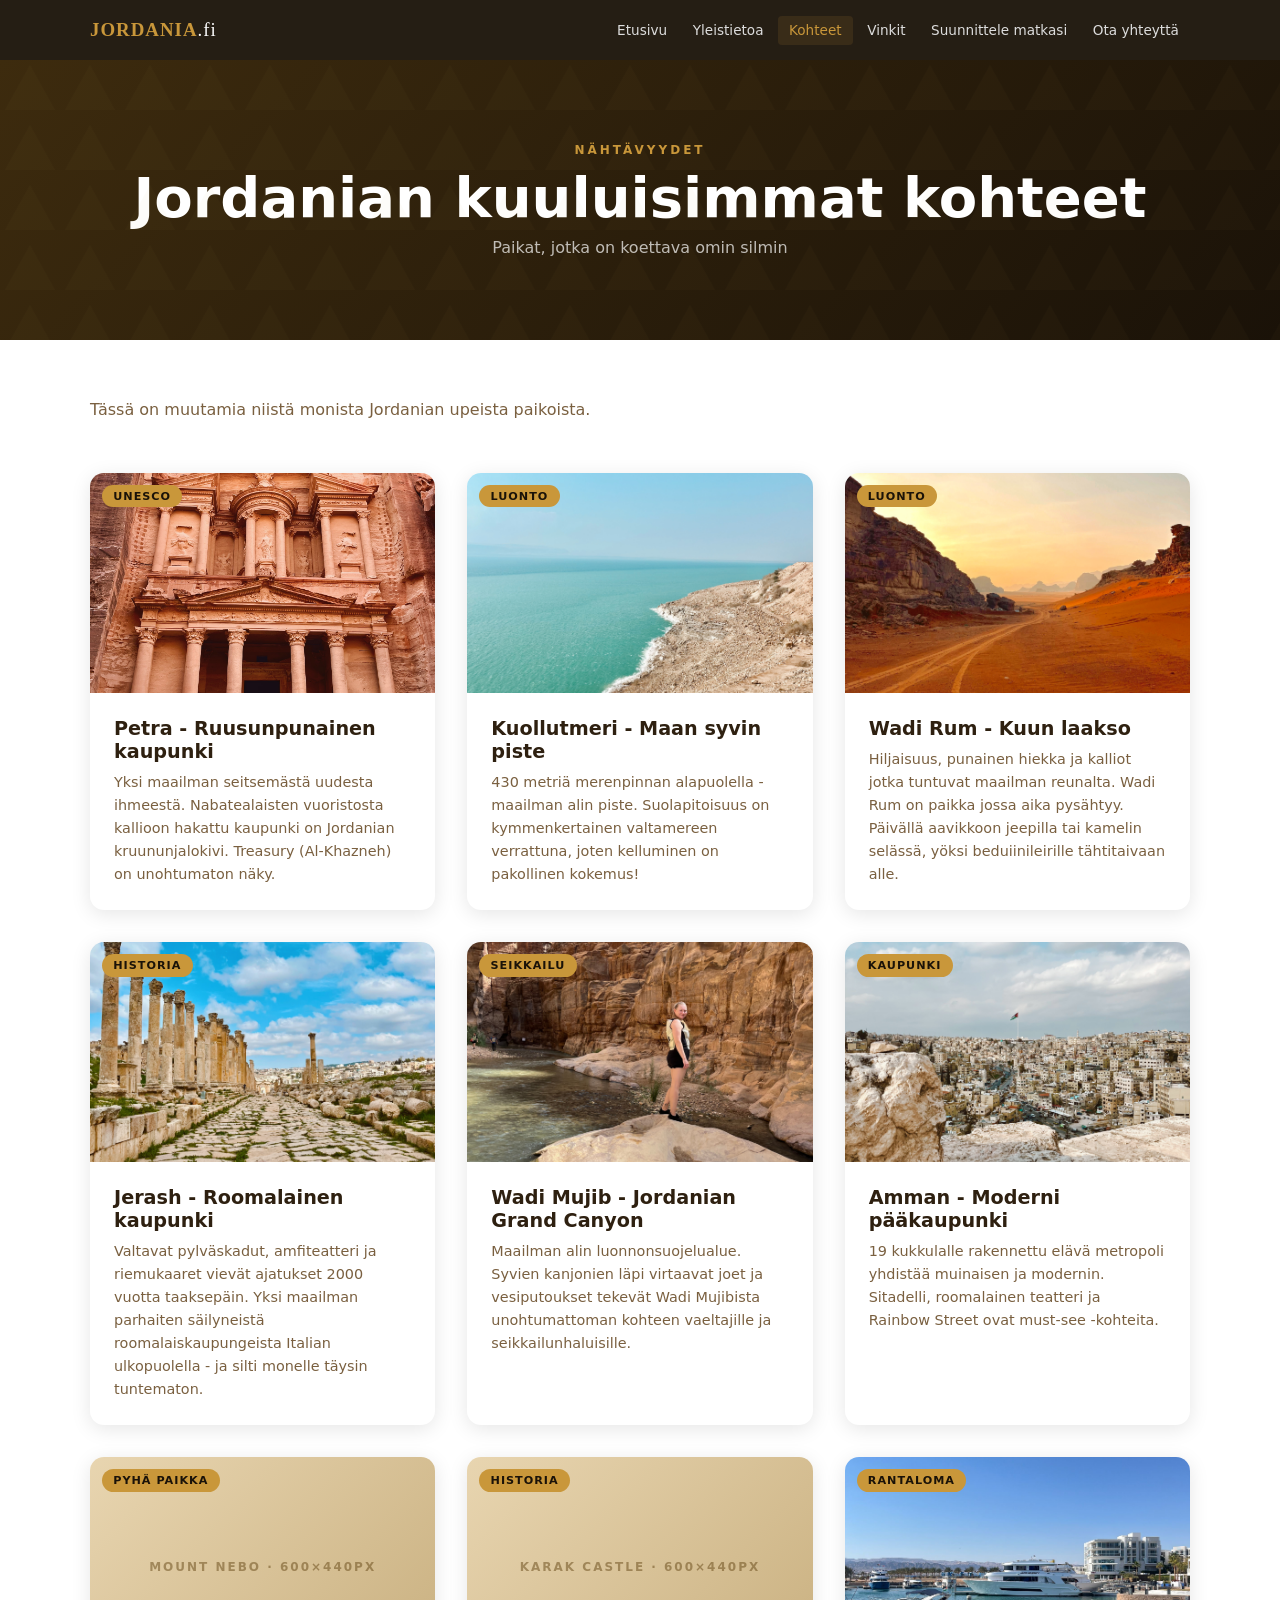
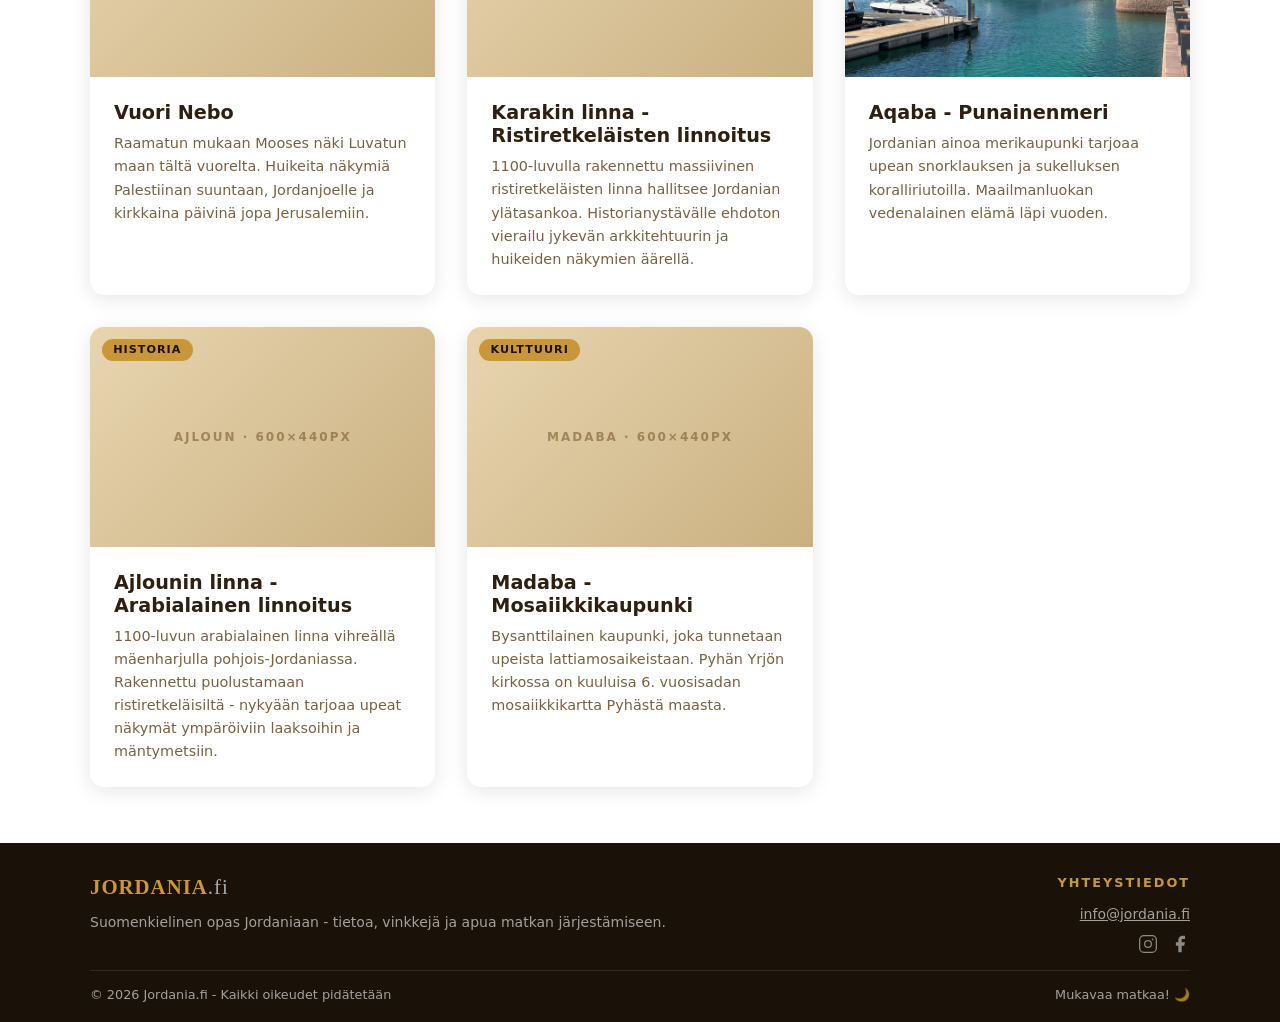
==== commit 9c31c46c: "updates" ====
--- a/kohteet.html
+++ b/kohteet.html
@@ -4,6 +4,35 @@
 <meta charset="UTF-8"/>
 <meta name="viewport" content="width=device-width,initial-scale=1.0"/>
 <title>Kohteet - Jordania.fi</title>
+<meta name="description" content="Jordanian tärkeimmät kohteet suomalaisille matkailijoille: Petra, Kuollutmeri, Wadi Rum, Jerash, Aqaba ja muut unohtumattomat nähtävyydet."/>
+<meta name="robots" content="index,follow,max-image-preview:large"/>
+<meta name="author" content="Jordania.fi"/>
+<link rel="canonical" href="https://jordania.fi/kohteet.html"/>
+<meta property="og:type" content="article"/>
+<meta property="og:locale" content="fi_FI"/>
+<meta property="og:site_name" content="Jordania.fi"/>
+<meta property="og:title" content="Kohteet - Jordania.fi"/>
+<meta property="og:description" content="Jordanian tärkeimmät kohteet suomalaisille matkailijoille: Petra, Kuollutmeri, Wadi Rum, Jerash, Aqaba ja muut unohtumattomat nähtävyydet."/>
+<meta property="og:url" content="https://jordania.fi/kohteet.html"/>
+<meta property="og:image" content="https://jordania.fi/images/kohteet/treasury.jpg"/>
+<script type="application/ld+json">
+{
+  "@context": "https://schema.org",
+  "@type": "CollectionPage",
+  "name": "Jordanian kohteet",
+  "url": "https://jordania.fi/kohteet.html",
+  "description": "Jordanian tärkeimmät kohteet suomalaisille matkailijoille: Petra, Kuollutmeri, Wadi Rum, Jerash, Aqaba ja muut unohtumattomat nähtävyydet.",
+  "inLanguage": "fi",
+  "about": "Jordan",
+  "audience": {
+    "@type": "Audience",
+    "geographicArea": {
+      "@type": "Country",
+      "name": "Finland"
+    }
+  }
+}
+</script>
 <link rel="icon" type="image/svg+xml" href="favicon.svg"/>
 <link rel="stylesheet" href="styles.css"/>
 </head>
@@ -49,7 +78,7 @@
 
         <div class="place-card">
           <div class="place-img">
-            <img src="images/kohteet/treasury.jpg" alt="Petra Treasury" style="width:100%;height:100%;object-fit:cover">
+            <img src="images/kohteet/treasury.jpg" alt="Petran kuuluisa Treasury-julkisivu kallioon hakattuna" style="width:100%;height:100%;object-fit:cover">
             <span class="place-tag">UNESCO</span>
           </div>
           <div class="place-body">
@@ -60,7 +89,7 @@
 
         <div class="place-card">
           <div class="place-img">
-            <img src="images/kohteet/dead-sea.jpg" alt="Kuollutmeri" style="width:100%;height:100%;object-fit:cover">
+            <img src="images/kohteet/dead-sea.jpg" alt="Kuollutmeren rantaa ja kirkasta vettä Jordaniassa" style="width:100%;height:100%;object-fit:cover">
             <span class="place-tag">Luonto</span>
           </div>
           <div class="place-body">
@@ -71,7 +100,7 @@
 
         <div class="place-card">
           <div class="place-img">
-            <img src="images/kohteet/wadi-rum.jpg" alt="Wadi Rum" style="width:100%;height:100%;object-fit:cover">
+            <img src="images/kohteet/wadi-rum.jpg" alt="Punainen aavikkomaisema Wadi Rumissa" style="width:100%;height:100%;object-fit:cover">
             <span class="place-tag">Luonto</span>
           </div>
           <div class="place-body">
@@ -82,7 +111,7 @@
 
         <div class="place-card">
           <div class="place-img">
-            <img src="images/kohteet/jerash.jpg" alt="Jerash" style="width:100%;height:100%;object-fit:cover">
+            <img src="images/kohteet/jerash.jpg" alt="Jerashin roomalaisia pylväitä ja raunioita" style="width:100%;height:100%;object-fit:cover">
             <span class="place-tag">Historia</span>
           </div>
           <div class="place-body">
@@ -93,7 +122,7 @@
 
         <div class="place-card">
           <div class="place-img">
-            <img src="images/kohteet/wadi-mujib2.jpg" alt="Wadi Mujib" style="width:100%;height:100%;object-fit:cover">
+            <img src="images/kohteet/wadi-mujib2.jpg" alt="Wadi Mujibin kanjoni ja vesireitti" style="width:100%;height:100%;object-fit:cover">
             <span class="place-tag">Seikkailu</span>
           </div>
           <div class="place-body">
@@ -104,7 +133,7 @@
 
         <div class="place-card">
           <div class="place-img">
-            <img src="images/kohteet/amman.jpg" alt="Amman" style="width:100%;height:100%;object-fit:cover">
+            <img src="images/kohteet/amman.jpg" alt="Näkymä Ammanin kaupunkimaisemaan" style="width:100%;height:100%;object-fit:cover">
             <span class="place-tag">Kaupunki</span>
           </div>
           <div class="place-body">
@@ -137,7 +166,7 @@
 
         <div class="place-card">
           <div class="place-img">
-            <img src="images/kohteet/aqaba.JPG" alt="Aqaba" style="width:100%;height:100%;object-fit:cover">
+            <img src="images/kohteet/aqaba.JPG" alt="Aqaban rantaa ja Punaisenmeren tunnelmaa" style="width:100%;height:100%;object-fit:cover">
             <span class="place-tag">Rantaloma</span>
           </div>
           <div class="place-body">
@@ -184,7 +213,6 @@
         <div class="footer-social">
           <a href="#" aria-label="Instagram" class="social-icon"><svg xmlns="http://www.w3.org/2000/svg" viewBox="0 0 24 24" fill="none" stroke="currentColor" stroke-width="1.5" stroke-linecap="round" stroke-linejoin="round" width="20" height="20"><rect x="2" y="2" width="20" height="20" rx="5"/><circle cx="12" cy="12" r="4"/><circle cx="17.5" cy="6.5" r="1" fill="currentColor" stroke="none"/></svg></a>
           <a href="#" aria-label="Facebook" class="social-icon"><svg xmlns="http://www.w3.org/2000/svg" viewBox="0 0 24 24" fill="currentColor" width="20" height="20"><path d="M18 2h-3a5 5 0 0 0-5 5v3H7v4h3v8h4v-8h3l1-4h-4V7a1 1 0 0 1 1-1h3z"/></svg></a>
-          <a href="#" aria-label="WhatsApp" class="social-icon"><svg xmlns="http://www.w3.org/2000/svg" viewBox="0 0 24 24" fill="currentColor" width="20" height="20"><path d="M17.472 14.382c-.297-.149-1.758-.867-2.03-.967-.273-.099-.471-.148-.67.15-.197.297-.767.966-.94 1.164-.173.199-.347.223-.644.075-.297-.15-1.255-.463-2.39-1.475-.883-.788-1.48-1.761-1.653-2.059-.173-.297-.018-.458.13-.606.134-.133.298-.347.446-.52.149-.174.198-.298.298-.497.099-.198.05-.371-.025-.52-.075-.149-.669-1.612-.916-2.207-.242-.579-.487-.5-.669-.51-.173-.008-.371-.01-.57-.01-.198 0-.52.074-.792.372-.272.297-1.04 1.016-1.04 2.479 0 1.462 1.065 2.875 1.213 3.074.149.198 2.096 3.2 5.077 4.487.709.306 1.262.489 1.694.625.712.227 1.36.195 1.871.118.571-.085 1.758-.719 2.006-1.413.248-.694.248-1.289.173-1.413-.074-.124-.272-.198-.57-.347m-5.421 7.403h-.004a9.87 9.87 0 0 1-5.031-1.378l-.361-.214-3.741.982.998-3.648-.235-.374a9.86 9.86 0 0 1-1.51-5.26c.001-5.45 4.436-9.884 9.888-9.884 2.64 0 5.122 1.03 6.988 2.898a9.825 9.825 0 0 1 2.893 6.994c-.003 5.45-4.437 9.884-9.885 9.884m8.413-18.297A11.815 11.815 0 0 0 12.05 0C5.495 0 .16 5.335.157 11.892c0 2.096.547 4.142 1.588 5.945L.057 24l6.305-1.654a11.882 11.882 0 0 0 5.683 1.448h.005c6.554 0 11.89-5.335 11.893-11.893a11.821 11.821 0 0 0-3.48-8.413z"/></svg></a>
         </div>
       </div>
     </div>
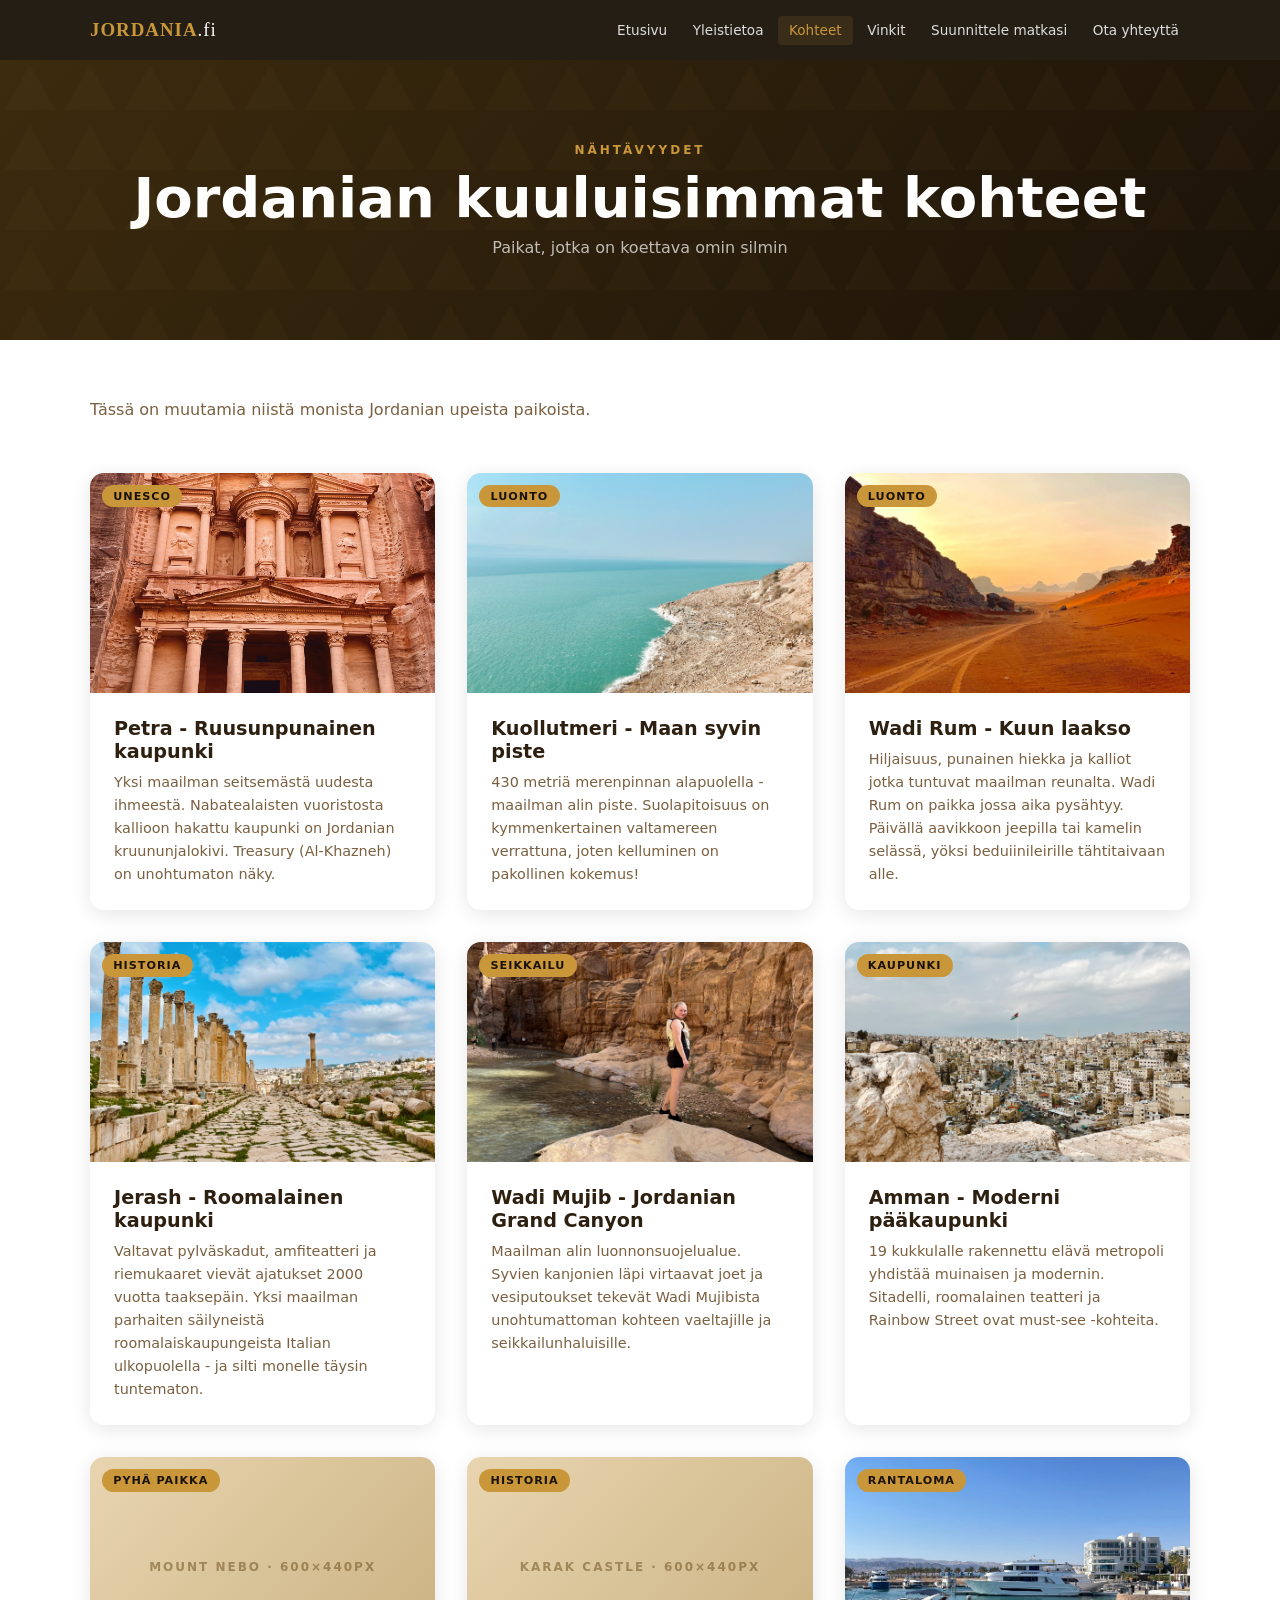
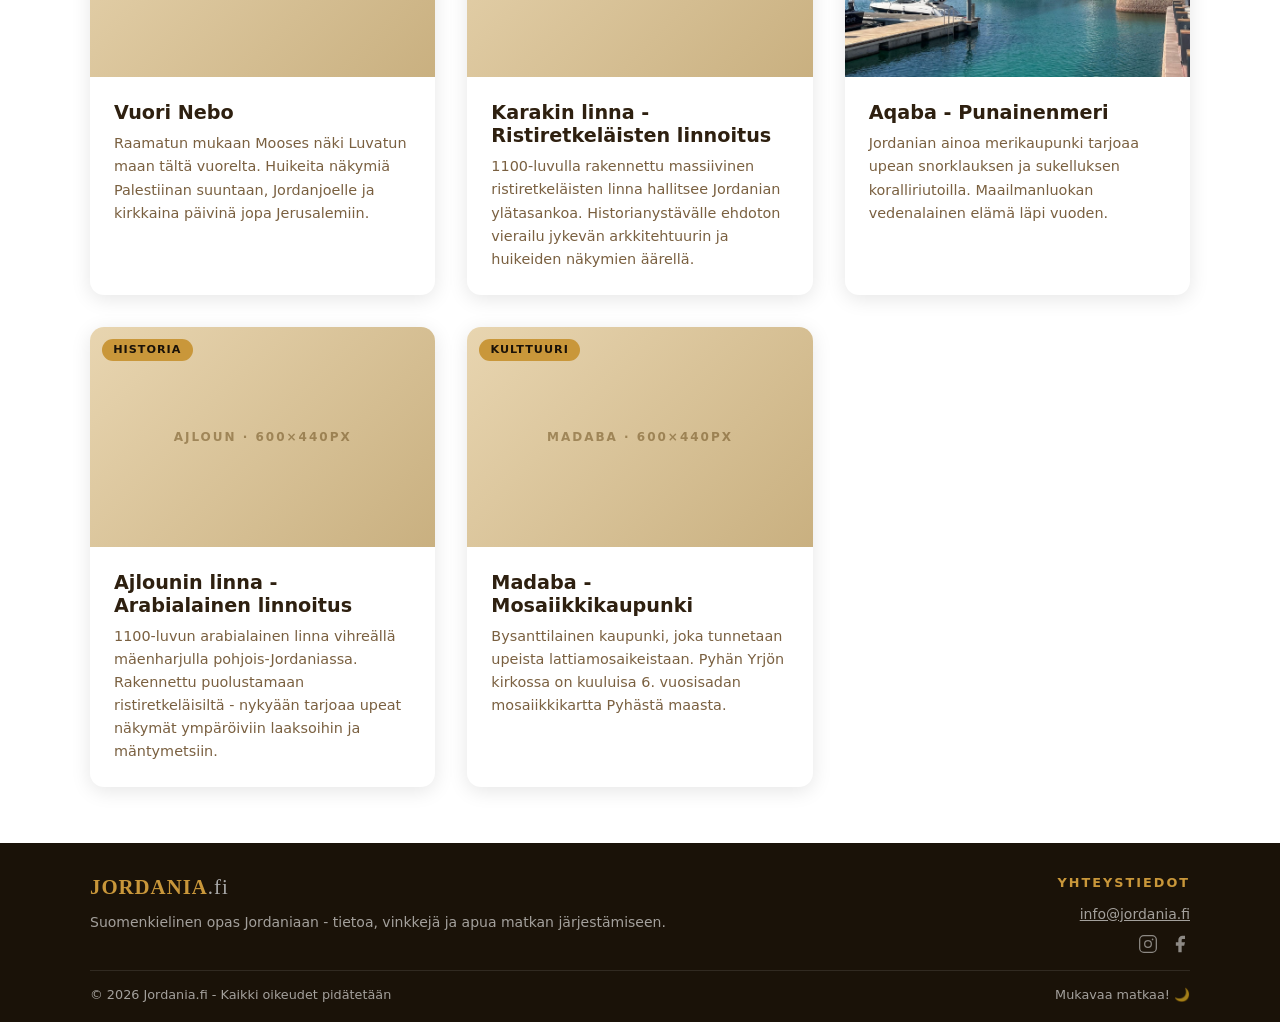
==== commit a6e9adf9: "Convert images to webp format" ====
--- a/kohteet.html
+++ b/kohteet.html
@@ -78,7 +78,7 @@
 
         <div class="place-card">
           <div class="place-img">
-            <img src="images/kohteet/treasury.jpg" alt="Petran kuuluisa Treasury-julkisivu kallioon hakattuna" style="width:100%;height:100%;object-fit:cover">
+            <img src="images/kohteet/treasury.webp" alt="Petran kuuluisa Treasury-julkisivu kallioon hakattuna" style="width:100%;height:100%;object-fit:cover">
             <span class="place-tag">UNESCO</span>
           </div>
           <div class="place-body">
@@ -89,7 +89,7 @@
 
         <div class="place-card">
           <div class="place-img">
-            <img src="images/kohteet/dead-sea.jpg" alt="Kuollutmeren rantaa ja kirkasta vettä Jordaniassa" style="width:100%;height:100%;object-fit:cover">
+            <img src="images/kohteet/dead-sea.webp" alt="Kuollutmeren rantaa ja kirkasta vettä Jordaniassa" style="width:100%;height:100%;object-fit:cover">
             <span class="place-tag">Luonto</span>
           </div>
           <div class="place-body">
@@ -100,7 +100,7 @@
 
         <div class="place-card">
           <div class="place-img">
-            <img src="images/kohteet/wadi-rum.jpg" alt="Punainen aavikkomaisema Wadi Rumissa" style="width:100%;height:100%;object-fit:cover">
+            <img src="images/kohteet/wadi-rum.webp" alt="Punainen aavikkomaisema Wadi Rumissa" style="width:100%;height:100%;object-fit:cover">
             <span class="place-tag">Luonto</span>
           </div>
           <div class="place-body">
@@ -111,7 +111,7 @@
 
         <div class="place-card">
           <div class="place-img">
-            <img src="images/kohteet/jerash.jpg" alt="Jerashin roomalaisia pylväitä ja raunioita" style="width:100%;height:100%;object-fit:cover">
+            <img src="images/kohteet/jerash.webp" alt="Jerashin roomalaisia pylväitä ja raunioita" style="width:100%;height:100%;object-fit:cover">
             <span class="place-tag">Historia</span>
           </div>
           <div class="place-body">
@@ -122,7 +122,7 @@
 
         <div class="place-card">
           <div class="place-img">
-            <img src="images/kohteet/wadi-mujib2.jpg" alt="Wadi Mujibin kanjoni ja vesireitti" style="width:100%;height:100%;object-fit:cover">
+            <img src="images/kohteet/wadi-mujib2.webp" alt="Wadi Mujibin kanjoni ja vesireitti" style="width:100%;height:100%;object-fit:cover">
             <span class="place-tag">Seikkailu</span>
           </div>
           <div class="place-body">
@@ -133,7 +133,7 @@
 
         <div class="place-card">
           <div class="place-img">
-            <img src="images/kohteet/amman.jpg" alt="Näkymä Ammanin kaupunkimaisemaan" style="width:100%;height:100%;object-fit:cover">
+            <img src="images/kohteet/amman.webp" alt="Näkymä Ammanin kaupunkimaisemaan" style="width:100%;height:100%;object-fit:cover">
             <span class="place-tag">Kaupunki</span>
           </div>
           <div class="place-body">
@@ -166,7 +166,7 @@
 
         <div class="place-card">
           <div class="place-img">
-            <img src="images/kohteet/aqaba.JPG" alt="Aqaban rantaa ja Punaisenmeren tunnelmaa" style="width:100%;height:100%;object-fit:cover">
+            <img src="images/kohteet/aqaba.webp" alt="Aqaban rantaa ja Punaisenmeren tunnelmaa" style="width:100%;height:100%;object-fit:cover">
             <span class="place-tag">Rantaloma</span>
           </div>
           <div class="place-body">
--- a/styles.css
+++ b/styles.css
@@ -218,3 +218,26 @@
     .history-row{grid-template-columns:1fr}
     .info-grid--img-first>img{order:0}
   }
+  @media (max-width:480px){
+    .places-grid, .pkg-grid{
+      grid-template-columns:1fr;
+      gap:1rem;
+      margin-top:1.5rem;
+    }
+    .place-card, .pkg-card{
+      width:100%;
+      max-width:100%;
+    }
+    .place-body, .pkg-body{
+      padding:1rem;
+    }
+    .place-img, .pkg-img{
+      height:180px;
+    }
+    .place-img img, .pkg-img img, .photo-ph img{
+      width:100%;
+      height:100%;
+      object-fit:cover;
+    }
+    section{padding-left:1.5rem;padding-right:1.5rem}
+  }
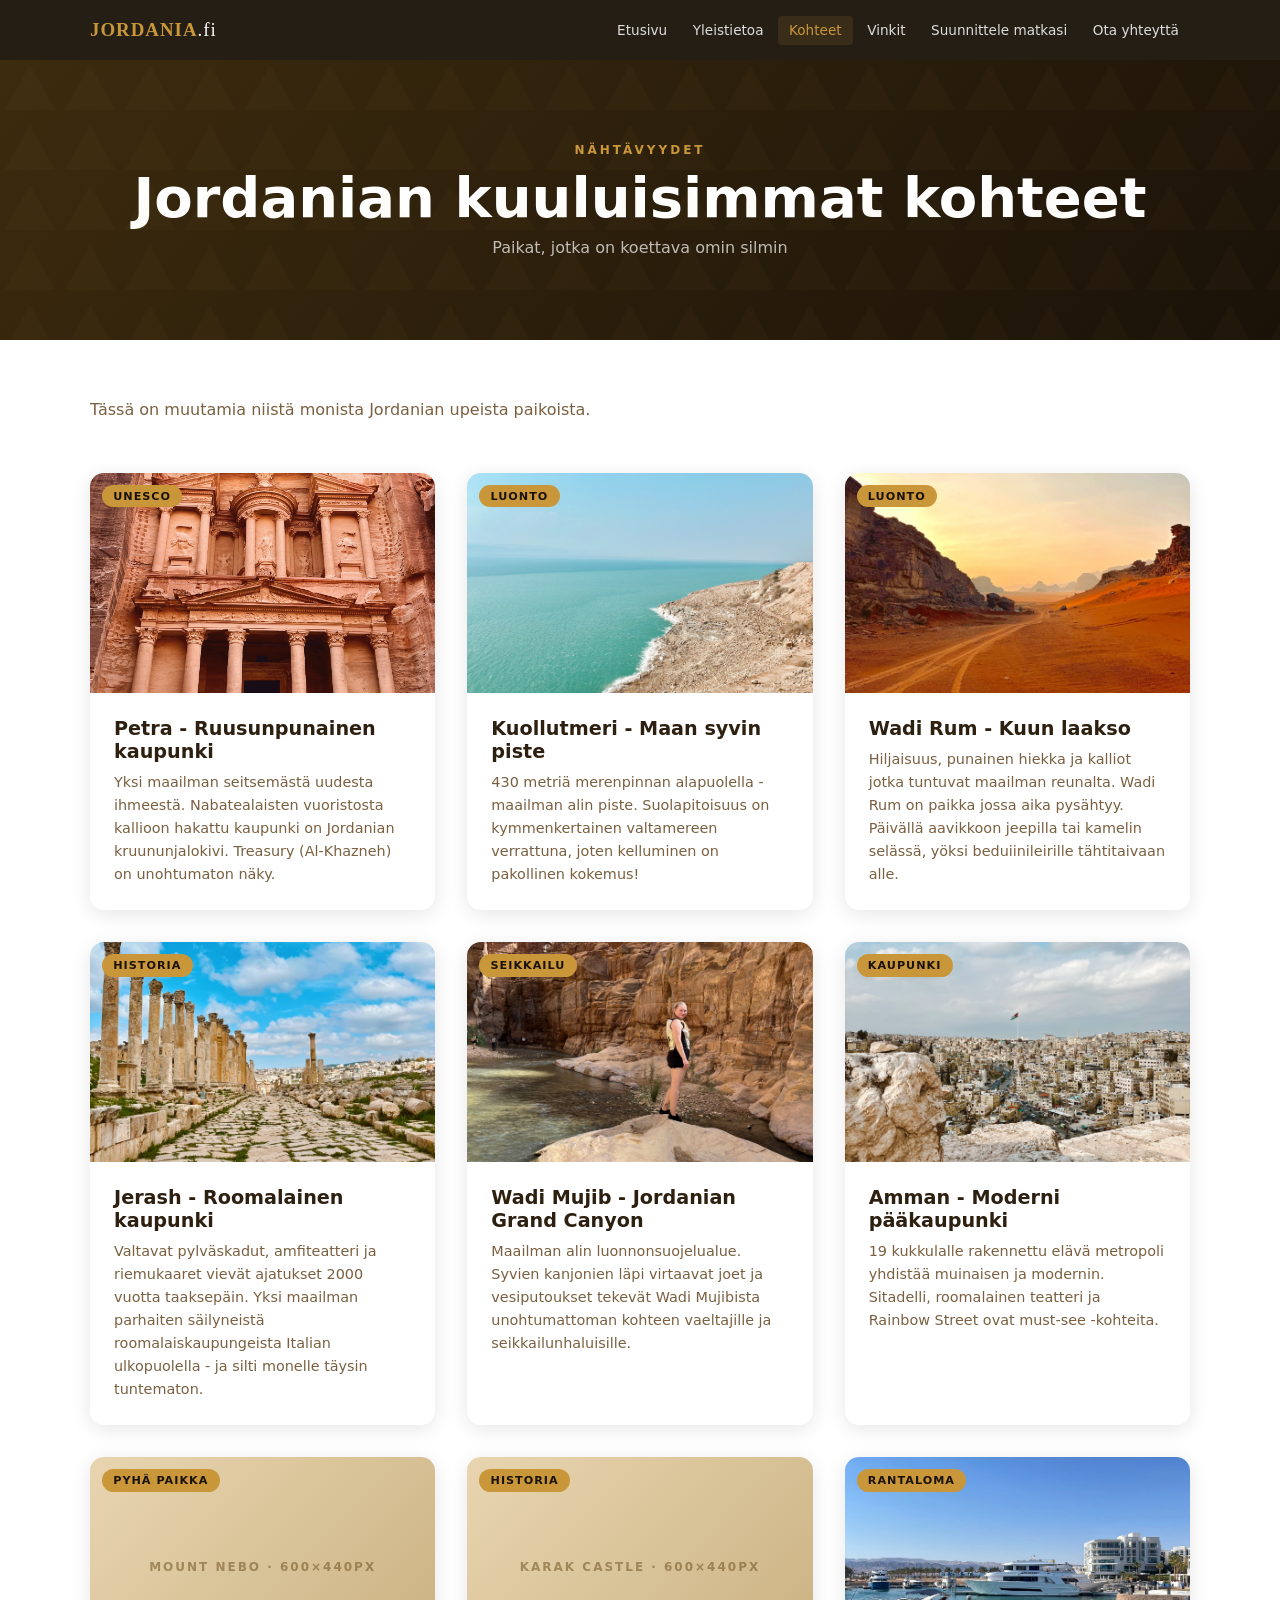
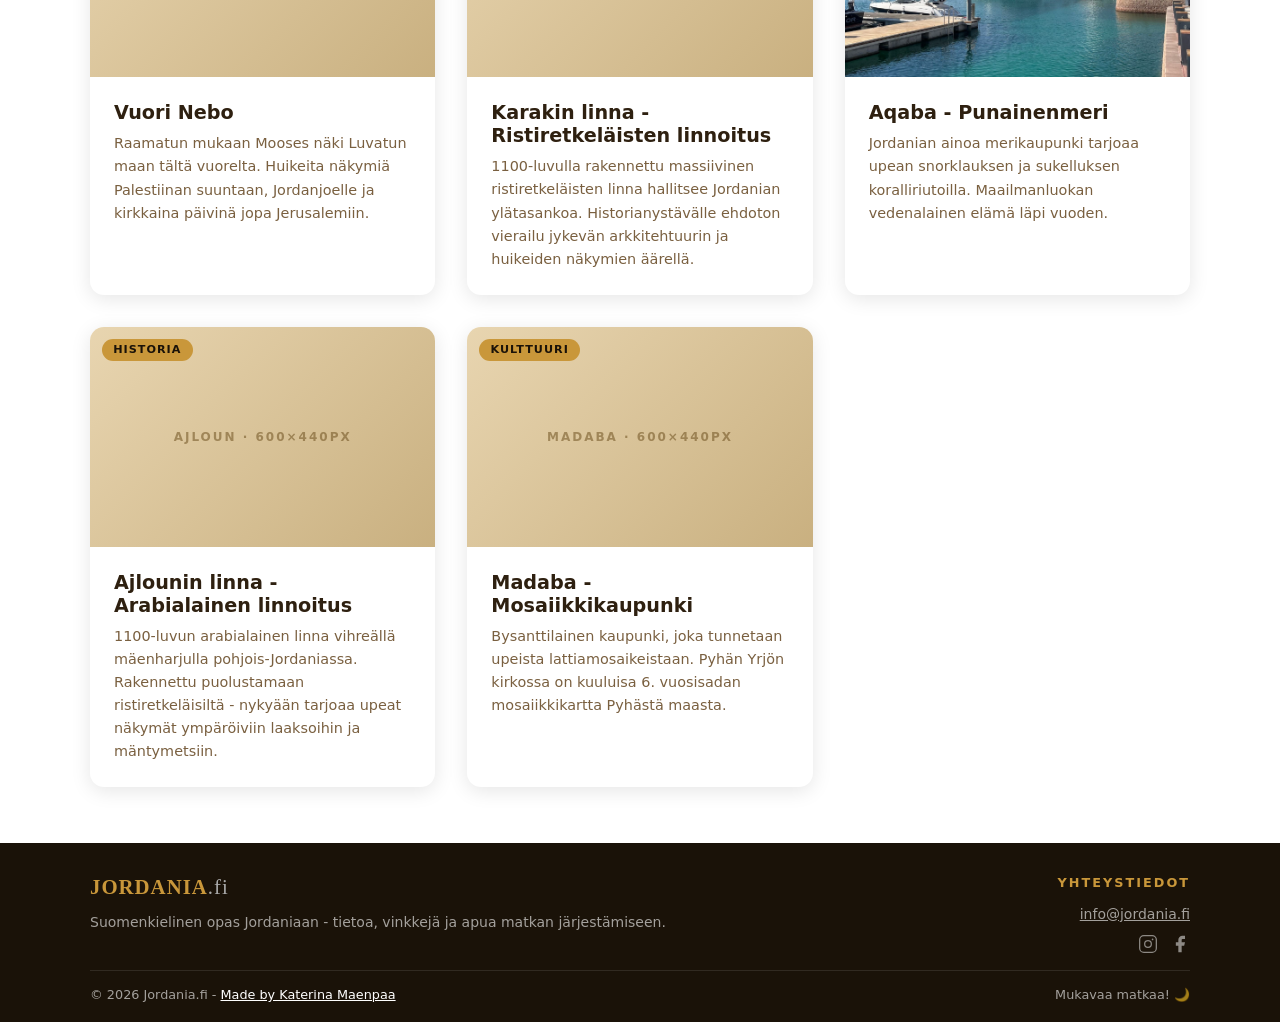
==== commit 1ac33e95: "Footer link colors and updates to yhteystiedot page" ====
--- a/kohteet.html
+++ b/kohteet.html
@@ -209,15 +209,15 @@
       </div>
       <div class="footer-col footer-col--right">
         <h4>Yhteystiedot</h4>
-        <a href="mailto:info@jordania.fi" class="footer-email">info@jordania.fi</a>
+        <a href="yhteystiedot.html" class="footer-email">info@jordania.fi</a>
         <div class="footer-social">
           <a href="#" aria-label="Instagram" class="social-icon"><svg xmlns="http://www.w3.org/2000/svg" viewBox="0 0 24 24" fill="none" stroke="currentColor" stroke-width="1.5" stroke-linecap="round" stroke-linejoin="round" width="20" height="20"><rect x="2" y="2" width="20" height="20" rx="5"/><circle cx="12" cy="12" r="4"/><circle cx="17.5" cy="6.5" r="1" fill="currentColor" stroke="none"/></svg></a>
           <a href="#" aria-label="Facebook" class="social-icon"><svg xmlns="http://www.w3.org/2000/svg" viewBox="0 0 24 24" fill="currentColor" width="20" height="20"><path d="M18 2h-3a5 5 0 0 0-5 5v3H7v4h3v8h4v-8h3l1-4h-4V7a1 1 0 0 1 1-1h3z"/></svg></a>
         </div>
       </div>
     </div>
-    <div class="footer-bottom">
-      <p>© 2026 Jordania.fi - Kaikki oikeudet pidätetään</p>
+     <div class="footer-bottom">
+      <p>© 2026 Jordania.fi - <a href="https://katerinamaenpaa.dev">Made by Katerina Maenpaa</a></p>
       <p>Mukavaa matkaa! 🌙</p>
     </div>
   </footer>
--- a/styles.css
+++ b/styles.css
@@ -186,6 +186,8 @@
   .footer-col ul li a:hover{color:var(--gold)}
   .footer-bottom{max-width:1100px;margin:1rem auto 0;padding-top:1rem;border-top:1px solid rgba(255,255,255,0.1);display:flex;justify-content:space-between;align-items:center;gap:0.75rem}
   .footer-bottom p{font-size:0.8rem}
+.footer-bottom a{color:#fff;text-decoration:underline;transition:color .2s}
+.footer-bottom a:hover{color:var(--gold)}
   .footer-col--right{text-align:right;display:flex;flex-direction:column;align-items:flex-end}
   .footer-email{color:rgba(255,255,255,0.6);text-decoration:underline;font-size:0.875rem;transition:color .2s;margin-bottom:0.75rem}
   .footer-email:hover{color:var(--gold)}
